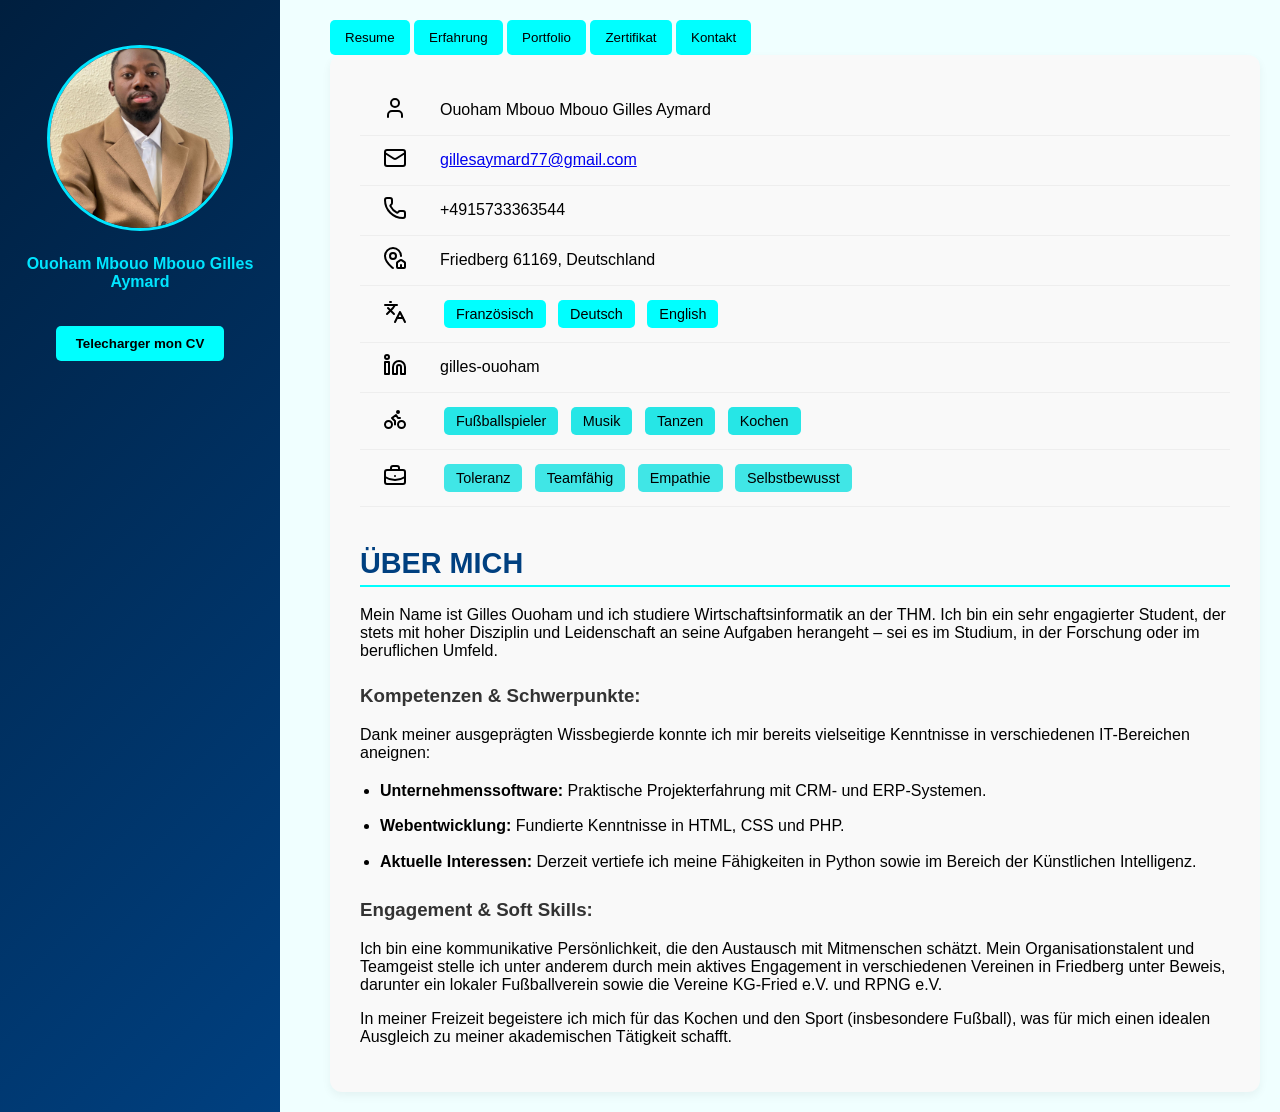
==== index.html @ 891f9094 "Add files via upload" ====
<!DOCTYPE html>
<html lang="de">
<head>
    <meta charset="UTF-8">
    <meta name="viewport" content="width=device-width, initial-scale=1.0">
    <title>Portfolio Gilles Ouoham</title>
    <link rel="stylesheet" href="style.css">
</head>
<body>
    <div class="container-parent">

        <div class="beschreibungdiv">
            <img src="images/5213255600974795496.jpg" class="image" alt="Foto von Gilles Ouoham">
            <p class="name-sidebar">Ouoham Mbouo Mbouo Gilles Aymard</p>
            <a href="images/Lebenslauf Ouoham Mbouo Mbouo Gilles Aymard07.07.pdf" download="Lebenslauf_Gilles_Ouoham">
                <button class="buttoncv">Telecharger mon CV</button>   
            </a>
        </div>

        <div class="menudiv"> 
            <div class="boutondiv">
                <a href="resume.html"><button class="button1">Resume</button></a>
                <a href="erfahrung.html"><button class="button2">Erfahrung</button></a>
                <a href="portfolio.html"><button class="button3">Portfolio</button></a>
                <a href="zertifikat.html"><button class="button4">Zertifikat</button></a>
                <a href="kontakt.html"><button class="button5">Kontakt</button></a>
            </div>

            <div class="infodiv">
                <table>
                    <tr>
                        <td><img src="images/user.svg" alt="Name Icon"></td>
                        <td>Ouoham Mbouo Mbouo Gilles Aymard</td>
                    </tr>
                    <tr>
                        <td><img src="images/mail.svg" alt="E-Mail Icon"></td>
                        <td><a href="mailto:gillesaymard77@gmail.com">gillesaymard77@gmail.com</a></td>
                    </tr>
                    <tr>
                        <td><img src="images/phone.svg" alt="Telefon Icon"></td>
                        <td>+4915733363544</td>
                    </tr>
                    <tr>
                        <td><img src="images/map-pin-house.svg" alt="Adresse Icon"></td>
                        <td>Friedberg 61169, Deutschland</td>
                    </tr>
                    <tr>
                        <td><img src="images/languages.svg" alt="Sprachen Icon"></td>
                        <td>
                            <span class="badge">Französisch</span> 
                            <span class="badge">Deutsch</span> 
                            <span class="badge">English</span> 
                        </td>
                    </tr>
                    <tr>
                        <td><img src="images/linkedin.svg" alt="LinkedIn Icon"></td>
                        <td>gilles-ouoham</td>
                    </tr>
                    <tr>
                        <td><img src="images/bike.svg" alt="Hobbys Icon"></td>
                        <td>
                            <span class="badge badge-hobby">Fußballspieler</span> 
                            <span class="badge badge-hobby">Musik</span> 
                            <span class="badge badge-hobby">Tanzen</span> 
                            <span class="badge badge-hobby">Kochen</span> 
                        </td>
                    </tr>
                    <tr>
                        <td><img src="images/briefcase-business.svg" alt="Soft Skills Icon"></td>
                        <td>
                            <span class="badge badge-skill">Toleranz</span> 
                            <span class="badge badge-skill">Teamfähig</span> 
                            <span class="badge badge-skill">Empathie</span> 
                            <span class="badge badge-skill">Selbstbewusst</span>
                        </td>
                    </tr>
                </table>

                <h1 class="titre">ÜBER MICH</h1>
                
                <p>Mein Name ist Gilles Ouoham und ich studiere Wirtschaftsinformatik an der THM. Ich bin ein sehr engagierter Student, der stets mit hoher Disziplin und Leidenschaft an seine Aufgaben herangeht – sei es im Studium, in der Forschung oder im beruflichen Umfeld.</p>

                <h3>Kompetenzen & Schwerpunkte:</h3>
                <p>Dank meiner ausgeprägten Wissbegierde konnte ich mir bereits vielseitige Kenntnisse in verschiedenen IT-Bereichen aneignen:</p>
                
                <ul class="skills-list">
                    <li><strong>Unternehmenssoftware:</strong> Praktische Projekterfahrung mit CRM- und ERP-Systemen.</li>
                    <li><strong>Webentwicklung:</strong> Fundierte Kenntnisse in HTML, CSS und PHP.</li>
                    <li><strong>Aktuelle Interessen:</strong> Derzeit vertiefe ich meine Fähigkeiten in Python sowie im Bereich der Künstlichen Intelligenz.</li>
                </ul>

                <h3>Engagement & Soft Skills:</h3>
                <p>Ich bin eine kommunikative Persönlichkeit, die den Austausch mit Mitmenschen schätzt. Mein Organisationstalent und Teamgeist stelle ich unter anderem durch mein aktives Engagement in verschiedenen Vereinen in Friedberg unter Beweis, darunter ein lokaler Fußballverein sowie die Vereine KG-Fried e.V. und RPNG e.V.</p>
                <p>In meiner Freizeit begeistere ich mich für das Kochen und den Sport (insbesondere Fußball), was für mich einen idealen Ausgleich zu meiner akademischen Tätigkeit schafft.</p>
            </div>
        </div>

    </div>
</body>
</html>
---- style.css ----
/* Reset global et corrections de syntaxe */
html, body {
    height: 100%;
    margin: 0; 
    padding: 0; 
    font-family: 'Segoe UI', Tahoma, Geneva, Verdana, sans-serif;
}

body {
    background-color: azure;
}

/* Conteneur Principal */
.container-parent {
    display: flex;
    min-height: 100vh;
    gap: 30px;
    align-items: stretch;
}

/* Linke Sidebar (Modifiée pour un rendu moderne) */
.beschreibungdiv { 
    flex: 0 0 280px; /* Largeur fixe et stable de 280px */
    background: linear-gradient(135deg, #001f3f, #004080); /* Un bleu nuit dégradé plus pro */
    color: white;
    text-align: center;
    padding: 20px;
    box-sizing: border-box;
}

.name-sidebar {
    color: #00e5ff; /* Aqua clair pour faire ressortir ton nom */
    font-weight: bold;
    margin: 20px 0;
}

.image {
    width: 180px;
    height: 180px;
    object-fit: cover;
    border-radius: 50%; /* Optionnel : met ta photo en rond pour un effet plus moderne */
    border: 3px solid #00e5ff;
    margin-top: 25px;
}

/* Rechter Hauptinhalt */
.menudiv { 
    flex: 1;
    display: flex;
    flex-direction: column;
    padding: 20px;
}

/* Navigation */
.buttondiv {
    display: flex;
    justify-content: flex-end;
    gap: 10px; /* Espace entre les boutons de navigation */
    margin-bottom: 15px;
}

/* Boutons de navigation généraux */
.button1, .button2, .button3, .button4, .button5, .button6 {
    background-color: aqua;
    color: black;
    border: none;
    border-radius: 5px;
    padding: 10px 15px;
    font-weight: 500;
    cursor: pointer;
    transition: transform 0.2s, background-color 0.2s; /* Corrigé : 0.2s au lieu de 0,2s */
}

.button1:hover, .button2:hover, .button3:hover, .button4:hover, .button5:hover {
    transform: scale(1.05);
    background-color: #00e5e5;
}

/* Bouton Télécharger CV */
.beschreibungdiv a {
    text-decoration: none;
}

.buttoncv {
    background-color: aqua;
    color: black;
    padding: 10px 20px;
    border: none;
    border-radius: 5px;
    cursor: pointer;
    font-weight: bold;
    transition: transform 0.2s, background-color 0.2s; /* Corrigé : 0.2s */
    margin-top: 15px;
}

.buttoncv:hover { /* Corrigé : Espace supprimé avant le :hover */
    transform: scale(1.05);
    background-color: #00e5e5;
}

/* Infos & Section Textes */
.infodiv {
    width: 100%;
    background-color: #f9f9f9;
    padding: 30px;
    border-radius: 12px; 
    box-shadow: 0 4px 10px rgba(0,0,0,0.05);
    box-sizing: border-box;
}

.infodiv table {
    width: 100%;
    border-collapse: collapse;
    margin-bottom: 30px;
}

.infodiv tr {
    height: 50px;
    border-bottom: 1px solid #eee; /* Lignes séparatrices plus discrètes */
}

.infodiv td {
    padding: 10px;
}

.infodiv td:first-child {
    width: 50px; /* Aligne la colonne des icônes */
    text-align: center;
}

.infodiv td img {
    width: 24px;
    height: 24px;
}

/* Titres de section */
.titre {
    text-align: left;
    color: #004080; /* Corrigé : Couleur foncée pour être lisible */
    border-bottom: 2px solid aqua;
    padding-bottom: 5px;
    margin-top: 40px;
    font-size: 1.8rem;
}

h3 {
    color: #333;
    margin-top: 25px;
}

/* Badges (Langues, Hobbys, Soft Skills) */
.badge {
    display: inline-block;
    background-color: aqua;
    color: black;
    border-radius: 5px;
    padding: 6px 12px;
    margin: 4px;
    font-size: 0.9rem;
    font-weight: 500;
}

.badge-hobby { background-color: #26e6e6; }
.badge-skill { background-color: #40e6e6; }

/* Liste des compétences */
.skills-list {
    list-style-type: disc;
    padding-left: 20px;
}

.skills-list li {
    margin-bottom: 10px;
    line-height: 1.6;
}

/* ==========================================================================
   Pages Optionnelles (Zertifikate & Kontakt) - Gardées intactes et nettoyées
   ========================================================================== */
/* --- Style Spécifique pour la Page Contact --- */

.page-kontakt {
    /* Un dégradé très doux pour remplacer le gris terne */
    background: linear-gradient(135deg, #f0f4f8 0%, #d9e2ec 100%);
    min-height: 100vh;
    font-family: 'Segoe UI', Tahoma, Geneva, Verdana, sans-serif;
}

.contact-main-container {
    display: flex;
    justify-content: center;
    align-items: center;
    padding: 60px 20px;
    box-sizing: border-box;
}

/* La carte principale sur deux colonnes */
.contact-card {
    display: flex;
    width: 100%;
    max-width: 1000px; /* Plus large pour accueillir les coordonnées */
    background-color: white;
    border-radius: 20px; /* Coins très arrondis modernes */
    box-shadow: 0 10px 30px rgba(0,0,0,0.06); /* Ombre très douce */
    overflow: hidden; /* Pour que les arrondis s'appliquent partout */
    box-sizing: border-box;
}

/* === Colonne de gauche (Infos) === */
.contact-info {
    flex: 1;
    background: linear-gradient(135deg, #001f3f 0%, #004080 100%); /* Rappel du bleu de ta sidebar */
    color: white;
    padding: 50px;
    box-sizing: border-box;
}

.contact-info h2 {
    font-size: 2.2rem;
    margin-bottom: 20px;
    color: #00e5ff; /* Aqua brillant pour le titre */
}

.contact-info p {
    font-size: 1.1rem;
    line-height: 1.6;
    margin-bottom: 40px;
    opacity: 0.9;
}

.info-details {
    display: flex;
    flex-direction: column;
    gap: 25px;
}

.info-item {
    display: flex;
    align-items: center;
    gap: 15px;
    font-size: 1.1rem;
}

.info-item i {
    font-size: 1.3rem;
    color: #00e5ff;
    width: 30px;
    text-align: center;
}

.info-item a {
    color: white;
    text-decoration: none;
    transition: color 0.2s;
}

.info-item a:hover {
    color: #00e5ff;
}

/* === Colonne de droite (Formulaire) === */
.contact-form-container {
    flex: 1.2; /* Légèrement plus large que la colonne info */
    padding: 50px;
    box-sizing: border-box;
}

.contact-form-container h2 {
    font-size: 2.2rem;
    color: #004080;
    margin-bottom: 30px;
}

/* Structure du formulaire moderne */
.form-group {
    margin-bottom: 25px;
}

.form-group label {
    display: block;
    font-weight: 600;
    margin-bottom: 10px;
    color: #333;
    font-size: 1rem;
}

/* Style des champs de saisie modernes */
.form-group input,
.form-group textarea {
    width: 100%;
    padding: 15px 18px;
    border: 1px solid #e0e0e0; /* Bords gris très fins */
    border-radius: 8px; /* Coins arrondis */
    font-size: 1rem;
    font-family: inherit;
    background-color: #fcfcfc;
    transition: all 0.3s ease;
    box-sizing: border-box;
}

/* Effet au survol des champs */
.form-group input:hover,
.form-group textarea:hover {
    border-color: #ccc;
}

/* Effet focus quand on clique sur un champ */
.form-group input:focus,
.form-group textarea:focus {
    border-color: #00e5ff; /* Ta couleur thème */
    box-shadow: 0 0 10px rgba(0, 229, 255, 0.15); /* Halot lumineux */
    outline: none;
    background-color: white;
}

/* Bouton d'envoi modernisé */
.button-submit {
    width: 100%;
    background-color: aqua; /* Ta couleur thème */
    color: black;
    border: none;
    border-radius: 8px;
    padding: 16px;
    font-size: 1.1rem;
    font-weight: bold;
    cursor: pointer;
    transition: all 0.3s ease;
    display: flex;
    justify-content: center;
    align-items: center;
    gap: 10px; /* Espace entre texte et icône */
}

.button-submit:hover {
    transform: translateY(-3px); /* Se soulève légèrement */
    background-color: #00e5e5; /* Plus foncé au survol */
    box-shadow: 0 5px 15px rgba(0, 229, 255, 0.3); /* Ombre portée brillante */
}

.button-submit i {
    font-size: 1.1rem;
}

/* --- Responsive pour Tablettes et Mobiles --- */
@media (max-width: 800px) {
    .contact-card {
        flex-direction: column; /* Passe en une seule colonne */
    }
    .contact-info, .contact-form-container {
        padding: 40px;
    }
}

@media (max-width: 500px) {
    .contact-info h2, .contact-form-container h2 {
        font-size: 1.8rem;
    }
    .contact-info, .contact-form-container {
        padding: 30px 20px;
    }
}
/* Certificats Grid */
.zertdiv {
  margin: 20px auto;       
  max-width: 95%;        
  min-height: 100px;       
  padding: 20px;           
  background-color: white;
  border: 1px solid #ddd;
  box-shadow: 0 4px 10px rgba(0,0,0,0.1);
  border-radius: 8px;      
  text-align: center;      
  word-wrap: break-word;   
}

.zertdiv h1 { color: #333; margin-bottom: 20px; }
.zertdiv p { font-size: 1.2rem; line-height: 1.6; color: #666; } 

.cert-grid {
  display: grid;
  grid-template-columns: repeat(3, 1fr); 
  gap: 24px;
  margin-top: 30px;
}

.cert-card {
  background-color: white;
  border: 1px solid #e0e0e0;
  border-radius: 12px;
  box-shadow: 0 4px 12px rgba(0,0,0,0.08);
  overflow: hidden;
  display: flex;
  flex-direction: column;
}

.cert-card img {
  width: 100%;
  height: 250px;
  object-fit: cover; 
  display: block;
}

.cert-footer {
  padding: 16px;
  display: flex;
  align-items: center;
  gap: 10px;
  font-size: 1rem;
  color: #333;
}

.cert-badge {
  background-color: #00e5ff;
  color: #000;
  padding: 4px 14px;
  border-radius: 20px;
  font-weight: 600;
  font-size: 0.9rem;
}

@media (max-width: 900px) { .cert-grid { grid-template-columns: repeat(2, 1fr); } }
@media (max-width: 550px) { .cert-grid { grid-template-columns: 1fr; } }

/* Désactiver le soulignement par défaut des liens sur la grille */
.cert-grid a {
    text-decoration: none;
    color: inherit;
    display: block;
}

/* Style de la zone qui remplace l'image */
.pdf-placeholder {
    height: 200px;
    background-color: #f0f4f8; /* Un gris-bleu très doux */
    display: flex;
    flex-direction: column;
    justify-content: center;
    align-items: center;
    gap: 10px;
    border-bottom: 1px solid #e0e0e0;
    transition: background-color 0.2s ease;
}

/* Effet au survol de la carte */
.cert-card:hover .pdf-placeholder {
    background-color: #e1e8f0; 
}

.pdf-icon {
    font-size: 3rem; /* Grand émoji document */
}

.pdf-text {
    font-size: 1rem;
    font-weight: 500;
    color: #004080; 
}

/* Ajustement du footer pour afficher le nom du cours et le badge */
.cert-footer {
    padding: 15px;
    display: flex;
    flex-direction: column; /* Aligne le nom du cours au-dessus du badge */
    align-items: flex-start;
    gap: 8px;
    background-color: white;
}

.cert-footer strong {
    font-size: 1rem;
    color: #333;
}

/* --- Style Spécifique pour la Page Resume --- */

.resume-container {
    max-width: 900px;
    margin: 40px auto;
    padding: 0 20px;
    box-sizing: border-box;
}

.resume-section {
    background-color: white;
    padding: 30px;
    border-radius: 12px;
    box-shadow: 0 4px 15px rgba(0,0,0,0.05);
    margin-bottom: 30px;
}

.resume-title {
    color: #004080;
    font-size: 1.6rem;
    border-bottom: 2px solid aqua;
    padding-bottom: 8px;
    margin-top: 0;
    margin-bottom: 25px;
}

/* Timeline (Chronologie) */
.resume-timeline {
    border-left: 3px solid #004080;
    padding-left: 20px;
    margin-left: 10px;
}

.timeline-item {
    position: relative;
    margin-bottom: 20px;
}

/* Petit point sur la ligne */
.timeline-item::before {
    content: '';
    position: absolute;
    left: -28px;
    top: 5px;
    background-color: aqua;
    border: 3px solid #004080;
    width: 12px;
    height: 12px;
    border-radius: 50%;
}

.timeline-date {
    font-weight: bold;
    color: #004080;
    font-size: 0.95rem;
    margin-bottom: 5px;
}

.timeline-institution {
    font-style: italic;
    color: #666;
    margin: 5px 0 10px 0;
}

/* Grille des compétences (Skills) */
.skills-grid {
    display: grid;
    grid-template-columns: repeat(2, 1fr);
    gap: 25px;
}

.skill-box h4 {
    margin: 0 0 8px 0;
    color: #333;
}

.skill-bar {
    background-color: #e0e0e0;
    height: 8px;
    border-radius: 4px;
    overflow: hidden;
    margin-bottom: 5px;
}

.skill-level {
    background-color: aqua;
    height: 100%;
    border-radius: 4px;
}

.skill-box span {
    font-size: 0.85rem;
    color: #666;
    background: none;
    padding: 0;
}

/* Langues */
.languages-flex {
    display: flex;
    gap: 30px;
    flex-wrap: wrap;
}

.lang-item {
    background-color: #f4f6f8;
    padding: 10px 20px;
    border-radius: 8px;
    font-size: 1rem;
    border-left: 4px solid #004080;
}

/* Responsive */
@media (max-width: 650px) {
    .skills-grid {
        grid-template-columns: 1fr;
    }
    .languages-flex {
        flex-direction: column;
        gap: 15px;
    }
}
/* --- Style Spécifique pour la Page Portfolio --- */

.portfolio-grid {
    display: grid;
    grid-template-columns: repeat(2, 1fr); /* 2 colonnes */
    gap: 30px;
    margin-top: 20px;
}

.project-card {
    background-color: white;
    border-radius: 15px;
    overflow: hidden;
    box-shadow: 0 5px 15px rgba(0,0,0,0.05);
    transition: transform 0.3s ease, box-shadow 0.3s ease;
    display: flex;
    flex-direction: column;
    border: 1px solid #eee;
}

.project-card:hover {
    transform: translateY(-8px);
    box-shadow: 0 12px 25px rgba(0,0,0,0.1);
}

.project-image {
    height: 180px;
    background-color: #f4f6f8;
    display: flex;
    justify-content: center;
    align-items: center;
    position: relative;
}

.project-overlay {
    background-color: #004080;
    color: aqua;
    padding: 8px 15px;
    border-radius: 20px;
    font-weight: bold;
    font-size: 0.8rem;
    letter-spacing: 1px;
}

.project-content {
    padding: 25px;
    flex-grow: 1;
}

.project-content h3 {
    margin: 0 0 12px 0;
    color: #004080;
    font-size: 1.3rem;
}

.project-content p {
    font-size: 0.95rem;
    color: #666;
    line-height: 1.6;
    margin-bottom: 20px;
}

.project-tags {
    display: flex;
    flex-wrap: wrap;
    gap: 8px;
}

/* On réutilise tes badges mais on s'assure qu'ils ne sont pas cliquables ici */
.project-tags .badge {
    margin: 0;
    font-size: 0.75rem;
    background-color: #e0f2f1;
    color: #00796b;
    border: 1px solid #b2dfdb;
}

/* Responsive */
@media (max-width: 750px) {
    .portfolio-grid {
        grid-template-columns: 1fr; /* 1 seule colonne sur mobile */
    }
}
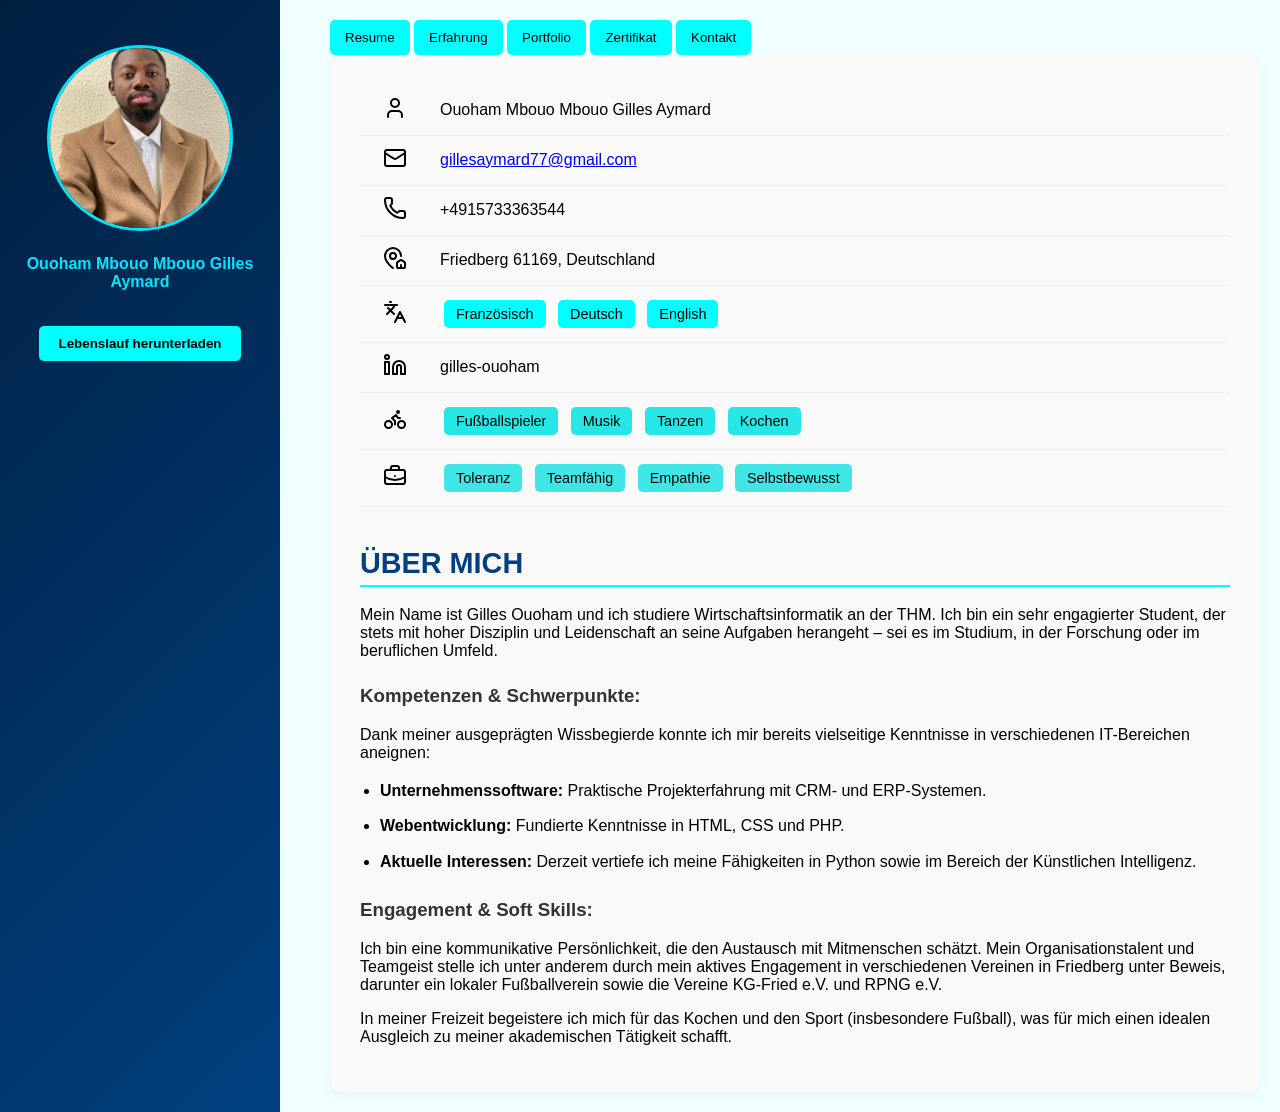
==== commit c8e1503f: "Update CV download button text to German" ====
--- a/index.html
+++ b/index.html
@@ -12,8 +12,8 @@
         <div class="beschreibungdiv">
             <img src="images/5213255600974795496.jpg" class="image" alt="Foto von Gilles Ouoham">
             <p class="name-sidebar">Ouoham Mbouo Mbouo Gilles Aymard</p>
-            <a href="images/Lebenslauf Ouoham Mbouo Mbouo Gilles Aymard07.07.pdf" download="Lebenslauf_Gilles_Ouoham">
-                <button class="buttoncv">Telecharger mon CV</button>   
+            <a href="images/LebenslaufOriginal" download="Lebenslauf_Gilles_Ouoham">
+                <button class="buttoncv">Lebenslauf herunterladen</button>   
             </a>
         </div>
 
@@ -97,4 +97,4 @@
 
     </div>
 </body>
-</html>+</html>
